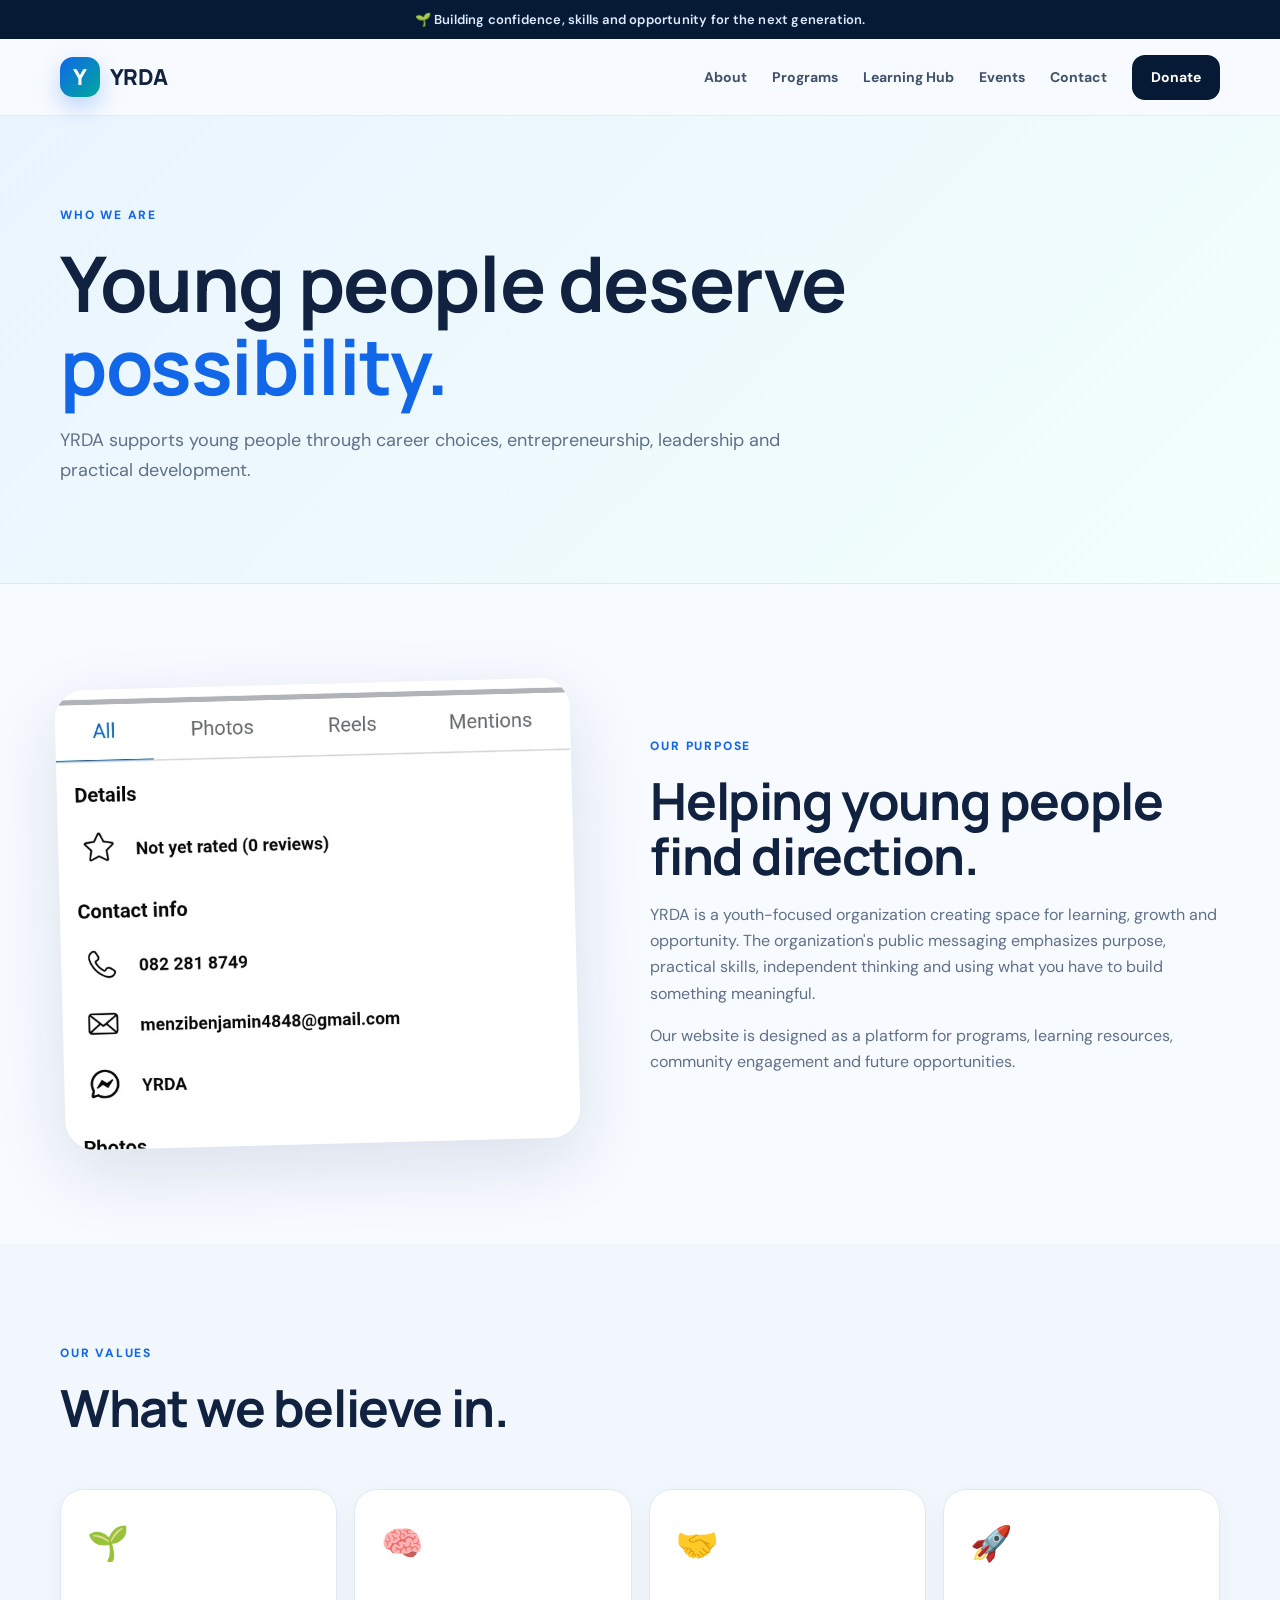
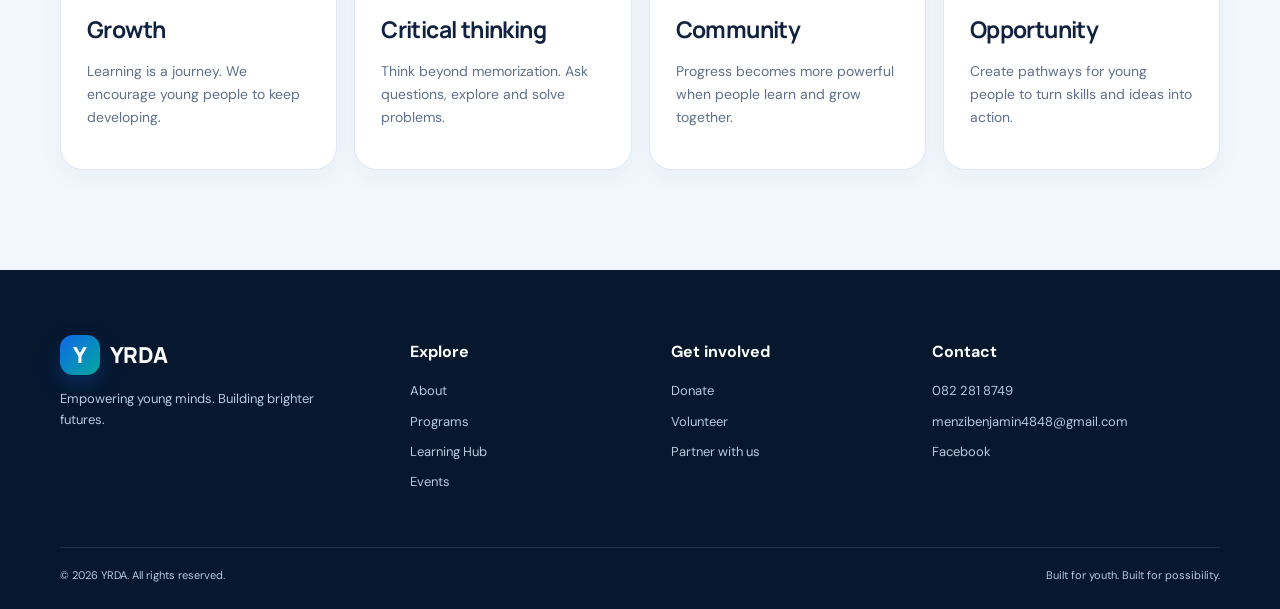
==== about.html @ 2a2461c3 "Add files via upload" ====
<!DOCTYPE html><html lang="en"><head><meta charset="UTF-8"><meta name="viewport" content="width=device-width, initial-scale=1.0"><meta name="description" content="YRDA youth development organization."><title>About YRDA | YRDA</title><link rel="preconnect" href="https://fonts.googleapis.com"><link rel="preconnect" href="https://fonts.gstatic.com" crossorigin><link href="https://fonts.googleapis.com/css2?family=DM+Sans:wght@400;500;600;700&family=Manrope:wght@700;800&display=swap" rel="stylesheet"><link rel="stylesheet" href="style.css"></head><body><div class="announcement">🌱 Building confidence, skills and opportunity for the next generation.</div><header class="nav-wrap"><nav class="nav container"><a class="brand" href="index.html"><span class="brand-mark">Y</span><span>YRDA</span></a><button class="menu-btn" aria-label="Open navigation" aria-expanded="false">☰</button><div class="nav-links"><a href="about.html">About</a><a href="programs.html">Programs</a><a href="learning.html">Learning Hub</a><a href="events.html">Events</a><a href="contact.html">Contact</a><a class="nav-donate" href="donate.html">Donate</a></div></nav></header><main><section class="page-hero"><div class="container"><div class="eyebrow">Who we are</div><h1>Young people deserve <em>possibility.</em></h1><p>YRDA supports young people through career choices, entrepreneurship, leadership and practical development.</p></div></section>
<section class="section"><div class="container split"><div class="section-image"><img src="assets/yrda-about.jpg" alt="YRDA youth gathering"></div><div class="section-copy"><div class="eyebrow">Our purpose</div><h2>Helping young people find direction.</h2><p>YRDA is a youth-focused organization creating space for learning, growth and opportunity. The organization's public messaging emphasizes purpose, practical skills, independent thinking and using what you have to build something meaningful.</p><p>Our website is designed as a platform for programs, learning resources, community engagement and future opportunities.</p></div></div></section>
<section class="section programs-section"><div class="container"><div class="section-heading"><div><div class="eyebrow">Our values</div><h2>What we believe in.</h2></div></div><div class="program-grid"><article class="program-card"><div class="program-icon">🌱</div><h3>Growth</h3><p>Learning is a journey. We encourage young people to keep developing.</p></article><article class="program-card"><div class="program-icon">🧠</div><h3>Critical thinking</h3><p>Think beyond memorization. Ask questions, explore and solve problems.</p></article><article class="program-card"><div class="program-icon">🤝</div><h3>Community</h3><p>Progress becomes more powerful when people learn and grow together.</p></article><article class="program-card"><div class="program-icon">🚀</div><h3>Opportunity</h3><p>Create pathways for young people to turn skills and ideas into action.</p></article></div></div></section></main><footer><div class="container footer-grid"><div><a class="brand footer-brand" href="index.html"><span class="brand-mark">Y</span><span>YRDA</span></a><p>Empowering young minds. Building brighter futures.</p></div><div><h4>Explore</h4><a href="about.html">About</a><a href="programs.html">Programs</a><a href="learning.html">Learning Hub</a><a href="events.html">Events</a></div><div><h4>Get involved</h4><a href="donate.html">Donate</a><a href="volunteer.html">Volunteer</a><a href="partner.html">Partner with us</a></div><div><h4>Contact</h4><a href="tel:+27822818749">082 281 8749</a><a href="mailto:menzibenjamin4848@gmail.com">menzibenjamin4848@gmail.com</a><a href="https://www.facebook.com/profile.php?id=100063714684003" target="_blank" rel="noopener">Facebook</a></div></div><div class="container footer-bottom"><span>© <span id="year"></span> YRDA. All rights reserved.</span><span>Built for youth. Built for possibility.</span></div></footer><script src="script.js"></script><script>
document.addEventListener("DOMContentLoaded",()=>{const filters=document.querySelectorAll(".filter"), cards=document.querySelectorAll(".lesson"), search=document.getElementById("courseSearch");function apply(){const active=document.querySelector(".filter.active")?.dataset.filter||"all", q=(search?.value||"").toLowerCase();cards.forEach(c=>{const okCat=active==="all"||c.dataset.cat===active;const okText=c.dataset.title.includes(q);c.style.display=okCat&&okText?"grid":"none"})}filters.forEach(f=>f.addEventListener("click",()=>{filters.forEach(x=>x.classList.remove("active"));f.classList.add("active");apply()}));search?.addEventListener("input",apply)});
</script></body></html>
---- style.css ----
:root{
  --navy:#071a35;--blue:#1167e8;--teal:#00a99d;--yellow:#ffd34e;--coral:#ff6d59;
  --ink:#10223f;--muted:#60708a;--paper:#f7faff;--white:#fff;--line:#dfe8f4;
  --shadow:0 24px 70px rgba(14,45,90,.12);--radius:26px
}
*{box-sizing:border-box}html{scroll-behavior:smooth}body{margin:0;font-family:"DM Sans",sans-serif;color:var(--ink);background:var(--paper);line-height:1.65}
img{max-width:100%;display:block}a{color:inherit;text-decoration:none}.container{width:min(1160px,92%);margin:auto}
.announcement{background:var(--navy);color:#dceaff;text-align:center;padding:9px 15px;font-size:13px;font-weight:600;letter-spacing:.2px}
.nav-wrap{position:sticky;top:0;z-index:50;background:rgba(247,250,255,.88);backdrop-filter:blur(16px);border-bottom:1px solid rgba(223,232,244,.8)}
.nav{height:76px;display:flex;align-items:center;justify-content:space-between}.brand{display:flex;align-items:center;gap:10px;font-family:Manrope;font-weight:800;font-size:22px;letter-spacing:-.7px}.brand-mark{width:40px;height:40px;display:grid;place-items:center;border-radius:13px;background:linear-gradient(135deg,var(--blue),var(--teal));color:white;box-shadow:0 10px 22px rgba(17,103,232,.25)}
.nav-links{display:flex;align-items:center;gap:25px;font-size:14px;font-weight:700}.nav-links a:not(.nav-donate){color:#40516b}.nav-links a:hover{color:var(--blue)}.nav-donate{padding:11px 19px;border-radius:13px;background:var(--navy);color:#fff!important}.menu-btn{display:none;border:0;background:none;font-size:27px}
.hero{position:relative;overflow:hidden;min-height:690px;padding:90px 0 60px;background:linear-gradient(145deg,#f8fbff 0%,#eef7ff 60%,#f1fffb 100%)}
.hero-grid{display:grid;grid-template-columns:1.03fr .97fr;align-items:center;gap:60px}.eyebrow{font-size:12px;text-transform:uppercase;letter-spacing:1.8px;color:var(--blue);font-weight:800;margin-bottom:16px}.eyebrow.light{color:#bdeaff}
.pulse{display:inline-block;width:8px;height:8px;border-radius:50%;background:var(--teal);box-shadow:0 0 0 6px rgba(0,169,157,.12);margin-right:8px}
h1,h2,h3{font-family:Manrope;line-height:1.08;margin:0 0 18px;letter-spacing:-1.4px}h1{font-size:clamp(48px,6vw,78px);max-width:720px}h1 em{font-style:normal;color:var(--blue)}h2{font-size:clamp(34px,4vw,52px)}h3{font-size:23px;letter-spacing:-.6px}
.hero-text{font-size:19px;max-width:650px;color:#52637d;margin:0 0 28px}.hero-actions{display:flex;gap:12px;flex-wrap:wrap}.btn{display:inline-flex;align-items:center;justify-content:center;gap:13px;padding:14px 20px;border-radius:15px;font-weight:800;font-size:14px;transition:.25s ease;border:1px solid transparent}.btn:hover{transform:translateY(-3px)}.btn-primary{background:var(--blue);color:#fff;box-shadow:0 15px 30px rgba(17,103,232,.23)}.btn-ghost{border-color:#cbd8e9;background:#fff}.btn-light{background:#fff;color:var(--navy)}.btn-yellow{background:var(--yellow);color:var(--navy)}.btn-outline-light{border-color:rgba(255,255,255,.35);color:#fff}
.hero-trust{display:flex;gap:10px;flex-wrap:wrap;margin-top:28px}.hero-trust span{padding:7px 11px;border-radius:999px;background:#fff;border:1px solid var(--line);font-size:11px;font-weight:800;color:#5d6e86}
.hero-visual{position:relative;min-height:510px}.hero-card{position:absolute;right:0;top:25px;width:min(480px,90%);height:470px;border-radius:34px;overflow:hidden;box-shadow:var(--shadow);transform:rotate(2deg);background:#fff}.hero-card img{width:100%;height:100%;object-fit:cover;filter:saturate(1.05)}.photo-label{position:absolute;left:22px;right:22px;bottom:22px;padding:17px 18px;border-radius:18px;background:rgba(7,26,53,.78);backdrop-filter:blur(10px);color:#fff;display:flex;justify-content:space-between;align-items:center}.photo-label span{color:#cde2ff;font-size:12px}.floating-card{position:absolute;background:#fff;padding:13px 15px;border-radius:18px;box-shadow:0 18px 40px rgba(17,48,90,.16);display:flex;gap:10px;align-items:center;z-index:3}.floating-card .icon{font-size:25px}.floating-card small{display:block;color:#718099;font-size:11px}.fc-one{left:-12px;top:90px}.fc-two{right:-15px;bottom:72px}.hero-orb{position:absolute;border-radius:50%;filter:blur(1px);opacity:.5}.orb-a{width:270px;height:270px;background:#d4f5ff;right:-90px;top:-100px}.orb-b{width:190px;height:190px;background:#dcffe9;left:-100px;bottom:-80px}.scroll-note{position:absolute;bottom:22px;left:50%;transform:translateX(-50%);font-size:9px;font-weight:900;letter-spacing:2px;color:#718099}.scroll-note span{font-size:15px;margin-left:8px}
.section{padding:100px 0}.intro{background:#fff}.split{display:grid;grid-template-columns:.95fr 1.05fr;gap:75px;align-items:center}.section-image{border-radius:30px;overflow:hidden;box-shadow:var(--shadow);transform:rotate(-1.5deg)}.section-image img{width:100%;height:460px;object-fit:cover}.section-copy p{color:var(--muted);font-size:16px}.text-link{font-weight:900;color:var(--blue);display:inline-flex;gap:10px;margin-top:12px}
.programs-section{background:#f2f7fd}.section-heading{display:flex;align-items:end;justify-content:space-between;gap:30px;margin-bottom:35px}.program-grid{display:grid;grid-template-columns:repeat(4,1fr);gap:17px}.program-card{background:#fff;border:1px solid var(--line);padding:26px;border-radius:23px;min-height:280px;transition:.25s;box-shadow:0 8px 25px rgba(20,60,100,.04)}.program-card:hover{transform:translateY(-7px);box-shadow:var(--shadow)}.program-card.accent{background:linear-gradient(145deg,#0d65e5,#00a99d);color:#fff;border:0}.program-card.accent p,.program-card.accent a{color:#e7ffff}.program-icon{font-size:34px;margin-bottom:45px}.program-card p{color:var(--muted);font-size:14px}.program-card a{font-size:13px;font-weight:900;color:var(--blue)}
.mindset{background:var(--navy);color:#fff}.mindset-box{border-radius:32px;background:linear-gradient(135deg,#0b2a55,#073f58);padding:55px;display:grid;grid-template-columns:1fr 1fr;gap:70px;align-items:center;overflow:hidden;position:relative}.mindset-box p{color:#b9cce5;max-width:520px}.mindset-art{height:300px;position:relative;display:grid;place-items:center}.big-y{font-family:Manrope;font-size:260px;line-height:1;color:#0d3a68;text-shadow:0 0 80px rgba(0,169,157,.2)}.tag{position:absolute;background:#fff;color:var(--navy);font-size:12px;font-weight:900;padding:9px 14px;border-radius:999px;box-shadow:0 12px 28px rgba(0,0,0,.15)}.tag-1{top:35px;left:10%}.tag-2{top:110px;right:3%;background:var(--yellow)}.tag-3{bottom:35px;left:7%;background:#8cf2dc}.tag-4{bottom:15px;right:18%;background:#ff9f8e}
.learning-preview{background:#fff}.course-grid{display:grid;grid-template-columns:repeat(3,1fr);gap:18px}.course-card{padding:24px;border:1px solid var(--line);border-radius:22px;background:#f9fbff;display:grid;grid-template-columns:auto 1fr;gap:18px;align-items:start}.course-icon{font-size:30px}.course-card small{font-weight:900;letter-spacing:1.2px;color:var(--blue);font-size:10px}.course-card h3{font-size:19px;margin:5px 0 8px}.course-card p{font-size:13px;color:var(--muted);margin:0}.progress{grid-column:1/-1;height:6px;background:#dfe9f4;border-radius:99px;overflow:hidden}.progress span{height:100%;display:block;background:linear-gradient(90deg,var(--blue),var(--teal));border-radius:99px}
.cta-section{padding-top:0;background:#fff}.cta{background:linear-gradient(110deg,#0b5dd9,#00a99d);color:#fff;border-radius:30px;padding:48px 55px;display:flex;align-items:center;justify-content:space-between;gap:30px}.cta h2{max-width:680px;margin:0}.cta-actions{display:flex;gap:10px;flex-wrap:wrap}
footer{background:#06172e;color:#b9c9dc;padding:65px 0 25px}.footer-grid{display:grid;grid-template-columns:1.4fr 1fr 1fr 1.3fr;gap:40px}.footer-brand{color:#fff}.footer-grid p{max-width:260px;font-size:13px}.footer-grid h4{color:#fff;margin:4px 0 15px}.footer-grid>div>a:not(.brand){display:block;font-size:13px;margin:9px 0}.footer-grid a:hover{color:#fff}.footer-bottom{border-top:1px solid rgba(255,255,255,.1);margin-top:45px;padding-top:18px;display:flex;justify-content:space-between;font-size:11px}
.reveal{opacity:0;transform:translateY(20px);transition:opacity .7s ease,transform .7s ease}.reveal.visible{opacity:1;transform:none}
@media(max-width:900px){.nav-links{display:none;position:absolute;top:76px;left:0;right:0;background:#fff;padding:20px;box-shadow:0 18px 30px rgba(0,0,0,.08);flex-direction:column;align-items:stretch}.nav-links.open{display:flex}.menu-btn{display:block}.hero{padding-top:55px}.hero-grid,.split,.mindset-box{grid-template-columns:1fr}.hero-visual{min-height:470px}.program-grid{grid-template-columns:repeat(2,1fr)}.mindset-art{height:250px}.course-grid{grid-template-columns:1fr}.cta{flex-direction:column;align-items:flex-start}.footer-grid{grid-template-columns:repeat(2,1fr)}}
@media(max-width:600px){h1{font-size:45px}.section{padding:70px 0}.hero{min-height:auto;padding-bottom:75px}.hero-visual{min-height:390px}.hero-card{height:360px}.fc-one{left:-8px;top:35px}.fc-two{right:-5px;bottom:20px}.section-heading{display:block}.section-heading .text-link{margin-top:5px}.program-grid{grid-template-columns:1fr}.program-card{min-height:0}.mindset-box{padding:32px}.big-y{font-size:190px}.footer-grid{grid-template-columns:1fr}.footer-bottom{display:block}.footer-bottom span{display:block;margin:7px 0}}

.page-hero{padding:90px 0 80px;background:linear-gradient(135deg,#eaf4ff,#f2fffb);border-bottom:1px solid var(--line)}.page-hero h1{max-width:850px}.page-hero h1 em{color:var(--blue);font-style:normal}.page-hero p{max-width:720px;color:var(--muted);font-size:18px}.program-list{display:grid;gap:28px}.feature-row{display:grid;grid-template-columns:220px 1fr;gap:55px;align-items:center;background:#fff;border:1px solid var(--line);padding:45px;border-radius:28px;box-shadow:0 10px 35px rgba(20,60,100,.04)}.feature-row.reverse{background:#f1f7ff}.feature-icon{width:180px;height:180px;border-radius:45px;display:grid;place-items:center;background:linear-gradient(135deg,#dcecff,#d8fff6);font-size:70px}.feature-row p{color:var(--muted);max-width:650px}.hub-hero{background:linear-gradient(125deg,#071a35,#0b4f73);color:#fff}.hub-hero .eyebrow{color:#7be7d6}.hub-hero p{color:#c4d6eb}.search-box{display:flex;max-width:700px;background:#fff;border-radius:17px;padding:5px 16px;margin-top:28px;box-shadow:0 18px 45px rgba(0,0,0,.18)}.search-box span{color:#6c7c92;font-size:26px}.search-box input{width:100%;border:0;outline:0;padding:13px;font:inherit}.category-row{display:flex;gap:9px;flex-wrap:wrap;margin-bottom:28px}.filter{border:1px solid var(--line);background:#fff;padding:9px 14px;border-radius:999px;font-weight:800;font-size:12px;color:#54667f;cursor:pointer}.filter.active{background:var(--blue);color:#fff;border-color:var(--blue)}.learning-grid{display:grid;grid-template-columns:repeat(4,1fr);gap:16px}.lesson{display:grid;align-content:start;gap:8px;background:#fff;border:1px solid var(--line);border-radius:22px;padding:22px;min-height:250px;box-shadow:0 8px 25px rgba(20,60,100,.04)}.lesson>span{font-size:32px}.lesson small{font-weight:900;color:var(--blue);letter-spacing:1px;font-size:9px;margin-top:14px}.lesson h3{font-size:19px;margin:0}.lesson p{font-size:13px;color:var(--muted);margin:0}.lesson-btn{border:0;background:none;color:var(--blue);font-weight:900;text-align:left;padding:8px 0;cursor:pointer}.donate-grid,.contact-grid,.partner-grid,.form-layout{display:grid;grid-template-columns:1.05fr .95fr;gap:70px;align-items:start}.donate-hero{background:linear-gradient(135deg,#e8fff7,#eaf3ff)}.support-cards{display:grid;grid-template-columns:1fr 1fr;gap:12px;margin-top:25px}.support-cards>div{padding:20px;border-radius:18px;background:#f4f8fd;border:1px solid var(--line)}.support-cards b{display:block}.support-cards span{display:block;color:var(--muted);font-size:12px;margin-top:5px}.form-card{background:#fff;border:1px solid var(--line);border-radius:25px;padding:28px;box-shadow:var(--shadow)}.form-card h3{margin-bottom:20px}.form-card label{display:block;font-size:12px;font-weight:800;margin:13px 0;color:#43546e}.form-card input,.form-card select,.form-card textarea{display:block;width:100%;margin-top:6px;padding:12px 13px;border:1px solid #d5e0ed;border-radius:12px;font:inherit;outline:none;background:#fbfdff}.form-card input:focus,.form-card select:focus,.form-card textarea:focus{border-color:var(--blue);box-shadow:0 0 0 4px rgba(17,103,232,.08)}.form-card small{display:block;color:#78879a;font-size:10px;margin-top:13px}.contact-strip{display:flex;justify-content:space-between;align-items:center;gap:25px}.contact-strip>div:last-child{display:flex;gap:10px}.partner-item{display:flex;gap:14px;align-items:center;padding:17px 0;border-bottom:1px solid var(--line)}.partner-item>span{display:block}.partner-item small{display:block;color:var(--muted);font-size:12px}.empty-event{background:#fff;border:1px solid var(--line);border-radius:30px;padding:60px;display:flex;gap:35px;align-items:center}.event-icon{width:100px;height:100px;border-radius:28px;background:#e7f1ff;display:grid;place-items:center;font-size:45px}.contact-item{display:flex;gap:15px;align-items:center;padding:18px 0;border-bottom:1px solid var(--line)}.contact-item>span{width:46px;height:46px;border-radius:14px;background:#e8f2ff;display:grid;place-items:center;font-size:20px;font-weight:900}.contact-item small{display:block;color:var(--blue);font-size:9px;font-weight:900;letter-spacing:1px}.contact-item b{font-size:15px}
@media(max-width:900px){.feature-row,.donate-grid,.contact-grid,.partner-grid,.form-layout{grid-template-columns:1fr}.feature-icon{width:110px;height:110px;font-size:45px}.learning-grid{grid-template-columns:repeat(2,1fr)}.contact-strip{display:block}.contact-strip>div:last-child{margin-top:20px}.empty-event{padding:35px;align-items:flex-start}}
@media(max-width:600px){.feature-row{padding:28px;gap:25px}.support-cards{grid-template-columns:1fr}.learning-grid{grid-template-columns:1fr}.empty-event{display:block}.event-icon{margin-bottom:25px}.page-hero{padding:65px 0 55px}}
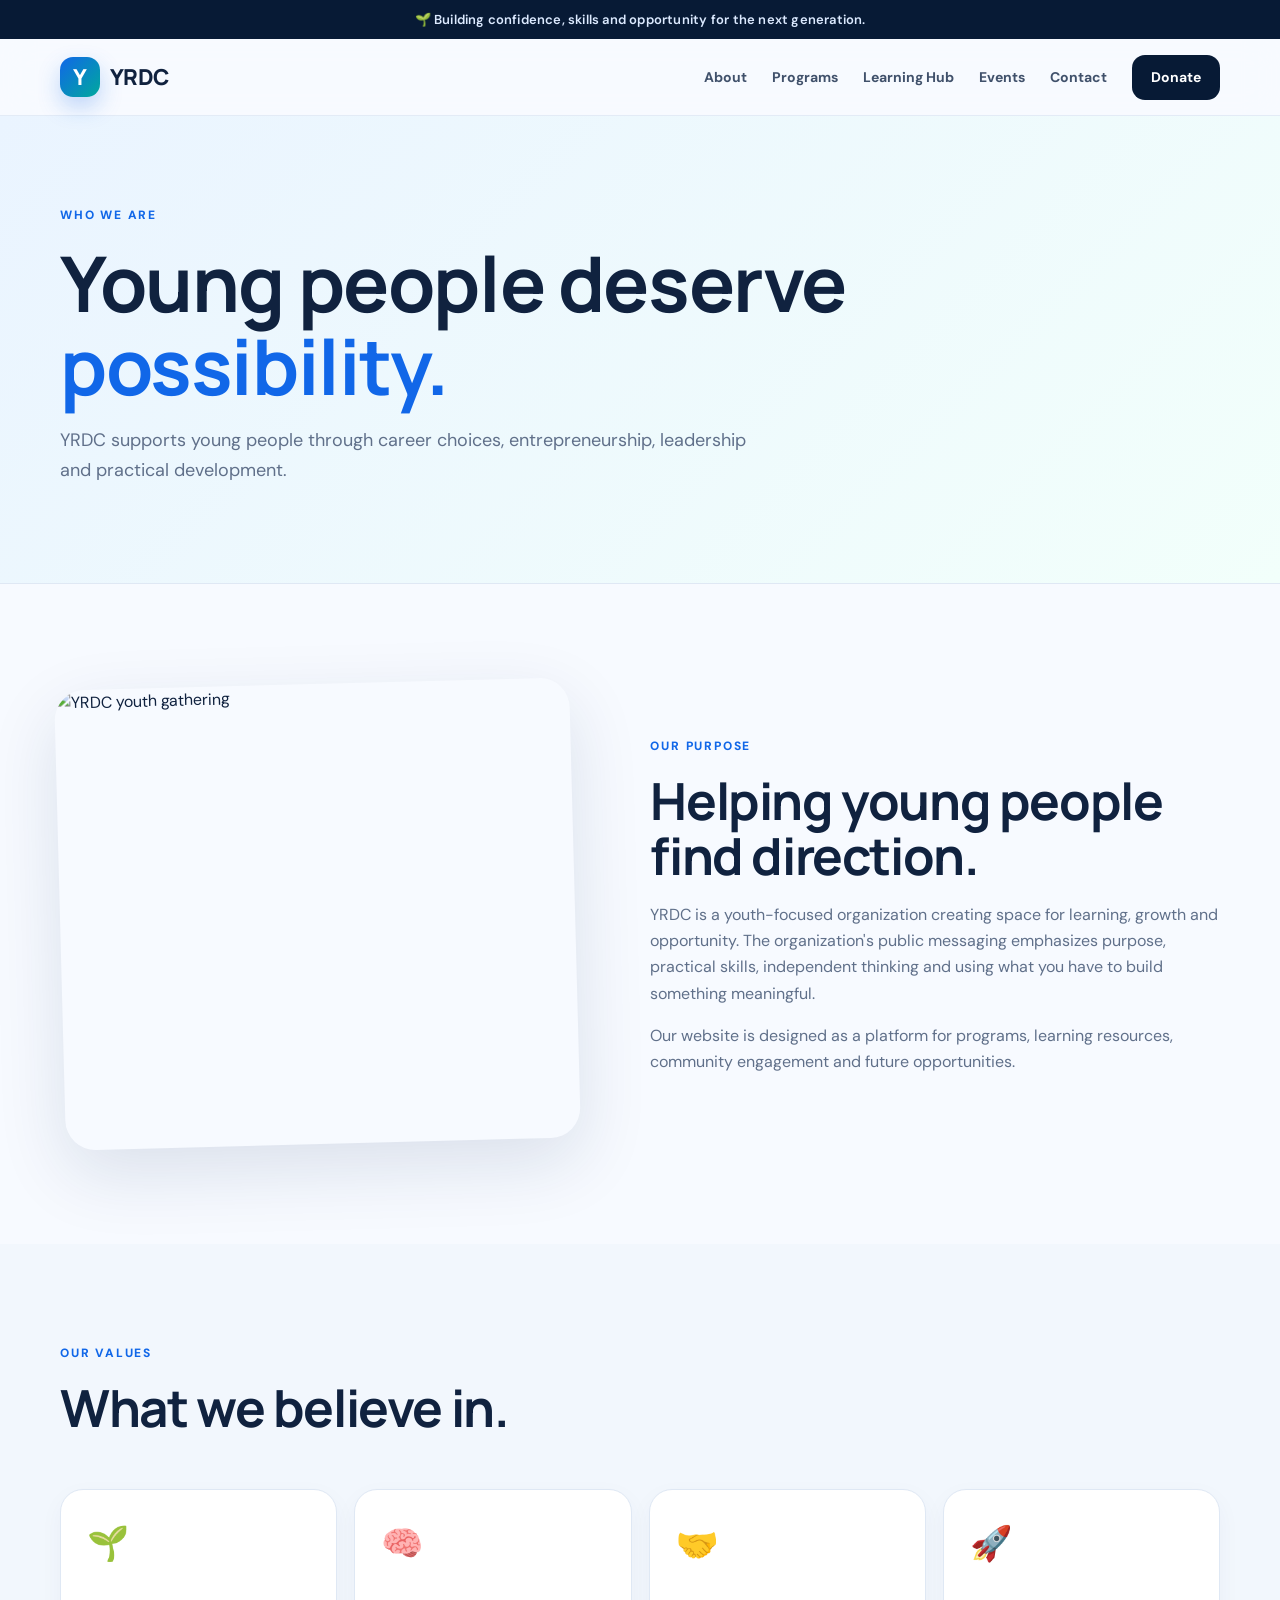
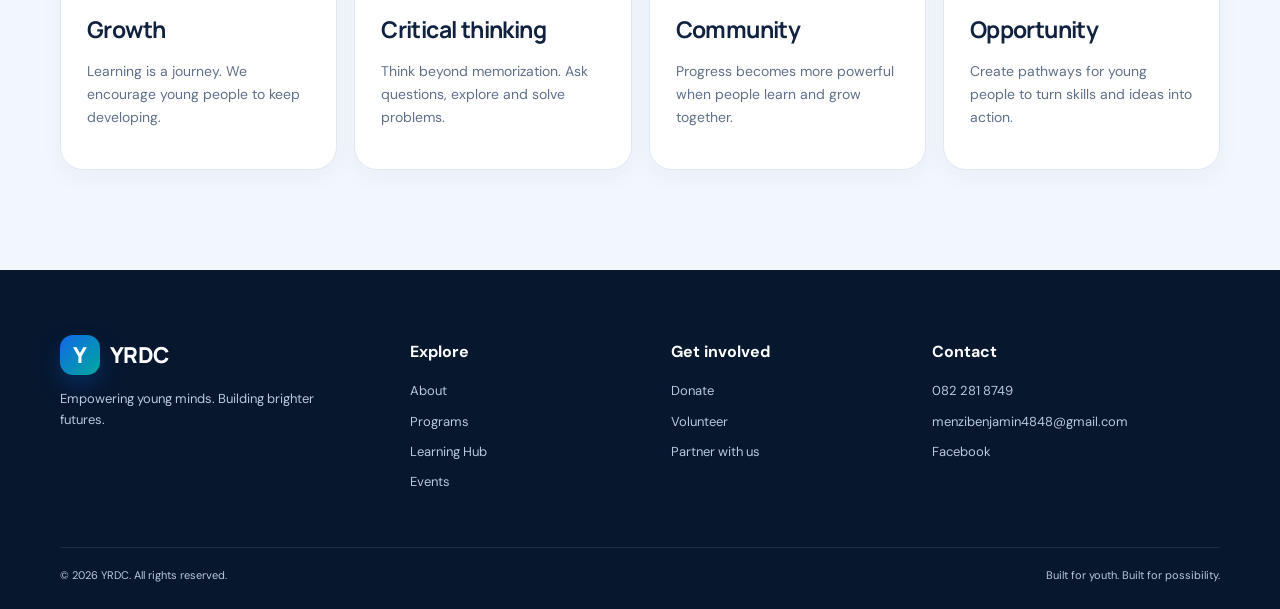
==== commit 845ad4db: "Add files via upload" ====
--- a/about.html
+++ b/about.html
@@ -1,5 +1,5 @@
-<!DOCTYPE html><html lang="en"><head><meta charset="UTF-8"><meta name="viewport" content="width=device-width, initial-scale=1.0"><meta name="description" content="YRDA youth development organization."><title>About YRDA | YRDA</title><link rel="preconnect" href="https://fonts.googleapis.com"><link rel="preconnect" href="https://fonts.gstatic.com" crossorigin><link href="https://fonts.googleapis.com/css2?family=DM+Sans:wght@400;500;600;700&family=Manrope:wght@700;800&display=swap" rel="stylesheet"><link rel="stylesheet" href="style.css"></head><body><div class="announcement">🌱 Building confidence, skills and opportunity for the next generation.</div><header class="nav-wrap"><nav class="nav container"><a class="brand" href="index.html"><span class="brand-mark">Y</span><span>YRDA</span></a><button class="menu-btn" aria-label="Open navigation" aria-expanded="false">☰</button><div class="nav-links"><a href="about.html">About</a><a href="programs.html">Programs</a><a href="learning.html">Learning Hub</a><a href="events.html">Events</a><a href="contact.html">Contact</a><a class="nav-donate" href="donate.html">Donate</a></div></nav></header><main><section class="page-hero"><div class="container"><div class="eyebrow">Who we are</div><h1>Young people deserve <em>possibility.</em></h1><p>YRDA supports young people through career choices, entrepreneurship, leadership and practical development.</p></div></section>
-<section class="section"><div class="container split"><div class="section-image"><img src="assets/yrda-about.jpg" alt="YRDA youth gathering"></div><div class="section-copy"><div class="eyebrow">Our purpose</div><h2>Helping young people find direction.</h2><p>YRDA is a youth-focused organization creating space for learning, growth and opportunity. The organization's public messaging emphasizes purpose, practical skills, independent thinking and using what you have to build something meaningful.</p><p>Our website is designed as a platform for programs, learning resources, community engagement and future opportunities.</p></div></div></section>
-<section class="section programs-section"><div class="container"><div class="section-heading"><div><div class="eyebrow">Our values</div><h2>What we believe in.</h2></div></div><div class="program-grid"><article class="program-card"><div class="program-icon">🌱</div><h3>Growth</h3><p>Learning is a journey. We encourage young people to keep developing.</p></article><article class="program-card"><div class="program-icon">🧠</div><h3>Critical thinking</h3><p>Think beyond memorization. Ask questions, explore and solve problems.</p></article><article class="program-card"><div class="program-icon">🤝</div><h3>Community</h3><p>Progress becomes more powerful when people learn and grow together.</p></article><article class="program-card"><div class="program-icon">🚀</div><h3>Opportunity</h3><p>Create pathways for young people to turn skills and ideas into action.</p></article></div></div></section></main><footer><div class="container footer-grid"><div><a class="brand footer-brand" href="index.html"><span class="brand-mark">Y</span><span>YRDA</span></a><p>Empowering young minds. Building brighter futures.</p></div><div><h4>Explore</h4><a href="about.html">About</a><a href="programs.html">Programs</a><a href="learning.html">Learning Hub</a><a href="events.html">Events</a></div><div><h4>Get involved</h4><a href="donate.html">Donate</a><a href="volunteer.html">Volunteer</a><a href="partner.html">Partner with us</a></div><div><h4>Contact</h4><a href="tel:+27822818749">082 281 8749</a><a href="mailto:menzibenjamin4848@gmail.com">menzibenjamin4848@gmail.com</a><a href="https://www.facebook.com/profile.php?id=100063714684003" target="_blank" rel="noopener">Facebook</a></div></div><div class="container footer-bottom"><span>© <span id="year"></span> YRDA. All rights reserved.</span><span>Built for youth. Built for possibility.</span></div></footer><script src="script.js"></script><script>
+<!DOCTYPE html><html lang="en"><head><meta charset="UTF-8"><meta name="viewport" content="width=device-width, initial-scale=1.0"><meta name="description" content="YRDC youth development organization."><title>About YRDC | YRDC</title><link rel="preconnect" href="https://fonts.googleapis.com"><link rel="preconnect" href="https://fonts.gstatic.com" crossorigin><link href="https://fonts.googleapis.com/css2?family=DM+Sans:wght@400;500;600;700&family=Manrope:wght@700;800&display=swap" rel="stylesheet"><link rel="stylesheet" href="style.css"></head><body><div class="announcement">🌱 Building confidence, skills and opportunity for the next generation.</div><header class="nav-wrap"><nav class="nav container"><a class="brand" href="index.html"><span class="brand-mark">Y</span><span>YRDC</span></a><button class="menu-btn" aria-label="Open navigation" aria-expanded="false">☰</button><div class="nav-links"><a href="about.html">About</a><a href="programs.html">Programs</a><a href="learning.html">Learning Hub</a><a href="events.html">Events</a><a href="contact.html">Contact</a><a class="nav-donate" href="donate.html">Donate</a></div></nav></header><main><section class="page-hero"><div class="container"><div class="eyebrow">Who we are</div><h1>Young people deserve <em>possibility.</em></h1><p>YRDC supports young people through career choices, entrepreneurship, leadership and practical development.</p></div></section>
+<section class="section"><div class="container split"><div class="section-image"><img src="assets/yrdc-about.jpg" alt="YRDC youth gathering"></div><div class="section-copy"><div class="eyebrow">Our purpose</div><h2>Helping young people find direction.</h2><p>YRDC is a youth-focused organization creating space for learning, growth and opportunity. The organization's public messaging emphasizes purpose, practical skills, independent thinking and using what you have to build something meaningful.</p><p>Our website is designed as a platform for programs, learning resources, community engagement and future opportunities.</p></div></div></section>
+<section class="section programs-section"><div class="container"><div class="section-heading"><div><div class="eyebrow">Our values</div><h2>What we believe in.</h2></div></div><div class="program-grid"><article class="program-card"><div class="program-icon">🌱</div><h3>Growth</h3><p>Learning is a journey. We encourage young people to keep developing.</p></article><article class="program-card"><div class="program-icon">🧠</div><h3>Critical thinking</h3><p>Think beyond memorization. Ask questions, explore and solve problems.</p></article><article class="program-card"><div class="program-icon">🤝</div><h3>Community</h3><p>Progress becomes more powerful when people learn and grow together.</p></article><article class="program-card"><div class="program-icon">🚀</div><h3>Opportunity</h3><p>Create pathways for young people to turn skills and ideas into action.</p></article></div></div></section></main><footer><div class="container footer-grid"><div><a class="brand footer-brand" href="index.html"><span class="brand-mark">Y</span><span>YRDC</span></a><p>Empowering young minds. Building brighter futures.</p></div><div><h4>Explore</h4><a href="about.html">About</a><a href="programs.html">Programs</a><a href="learning.html">Learning Hub</a><a href="events.html">Events</a></div><div><h4>Get involved</h4><a href="donate.html">Donate</a><a href="volunteer.html">Volunteer</a><a href="partner.html">Partner with us</a></div><div><h4>Contact</h4><a href="tel:+27822818749">082 281 8749</a><a href="mailto:menzibenjamin4848@gmail.com">menzibenjamin4848@gmail.com</a><a href="https://www.facebook.com/profile.php?id=100063714684003" target="_blank" rel="noopener">Facebook</a></div></div><div class="container footer-bottom"><span>© <span id="year"></span> YRDC. All rights reserved.</span><span>Built for youth. Built for possibility.</span></div></footer><script src="script.js"></script><script>
 document.addEventListener("DOMContentLoaded",()=>{const filters=document.querySelectorAll(".filter"), cards=document.querySelectorAll(".lesson"), search=document.getElementById("courseSearch");function apply(){const active=document.querySelector(".filter.active")?.dataset.filter||"all", q=(search?.value||"").toLowerCase();cards.forEach(c=>{const okCat=active==="all"||c.dataset.cat===active;const okText=c.dataset.title.includes(q);c.style.display=okCat&&okText?"grid":"none"})}filters.forEach(f=>f.addEventListener("click",()=>{filters.forEach(x=>x.classList.remove("active"));f.classList.add("active");apply()}));search?.addEventListener("input",apply)});
 </script></body></html>
